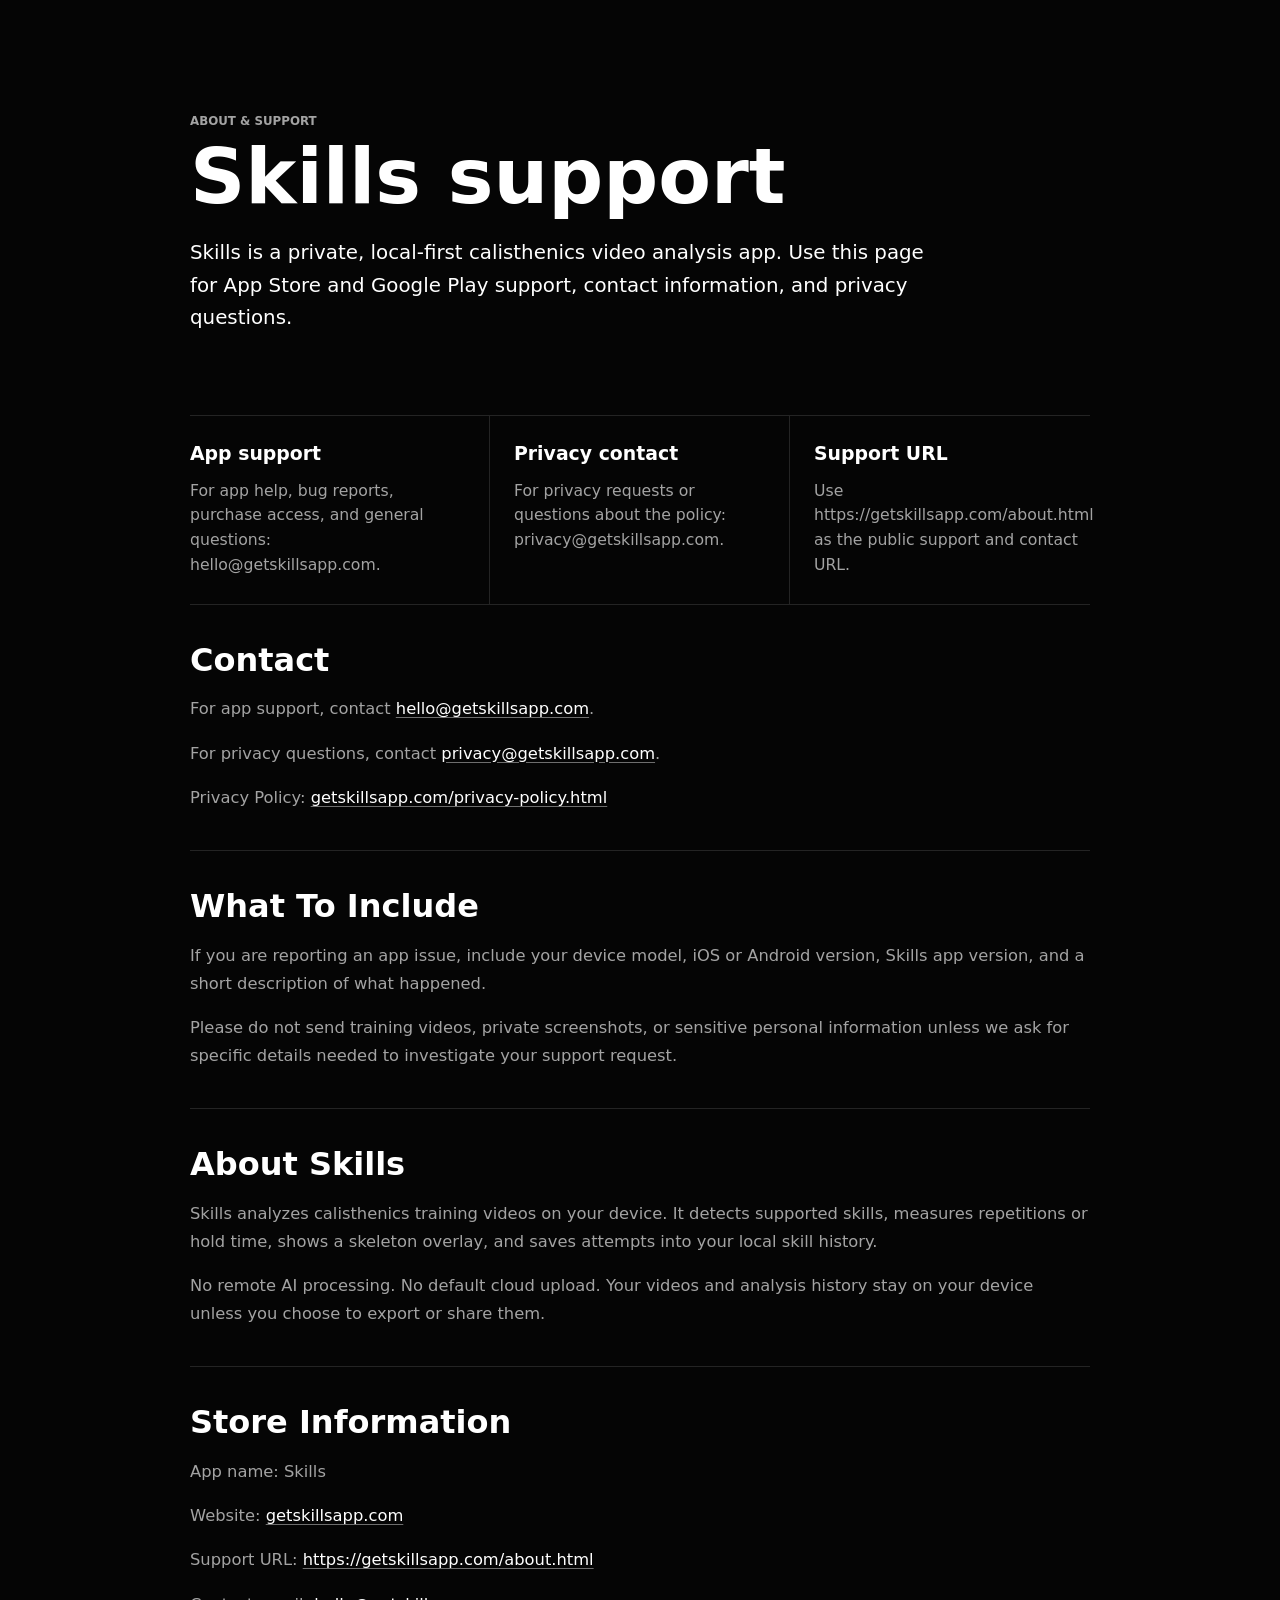
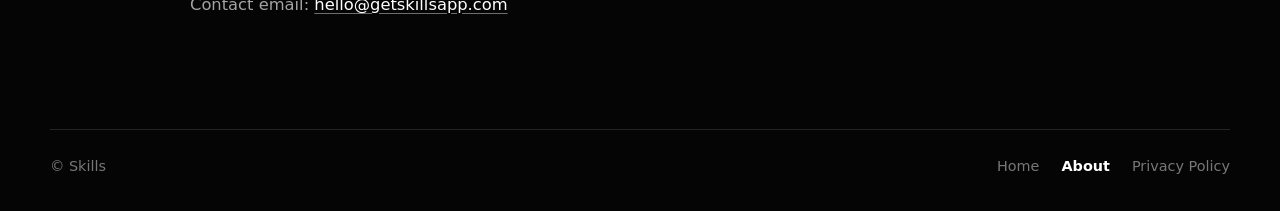
==== about.html @ 82b1e718 "Add About page and update footer navigation across HTML files" ====
<!DOCTYPE html>
<html lang="en">
  <head>
    <meta charset="utf-8" />
    <meta name="viewport" content="width=device-width, initial-scale=1" />
    <title>About - Skills</title>
    <meta
      name="description"
      content="About Skills and contact information for app support, privacy questions, and store review."
    />
    <meta name="theme-color" content="#050505" />
    <meta property="og:title" content="About - Skills" />
    <meta
      property="og:description"
      content="Contact Skills support, read the privacy policy, and learn about the private on-device calisthenics video analysis app."
    />
    <meta property="og:type" content="website" />
    <link rel="icon" href="assets/favicon.svg" type="image/svg+xml" />
    <link rel="stylesheet" href="styles.css?v=20260706-3" />
  </head>
  <body class="policy-page">
    <main class="policy-main">
      <section class="policy-hero" aria-labelledby="about-title">
        <p class="eyebrow">About &amp; Support</p>
        <h1 id="about-title">Skills support</h1>
        <p class="policy-lede">
          Skills is a private, local-first calisthenics video analysis app. Use
          this page for App Store and Google Play support, contact information,
          and privacy questions.
        </p>
      </section>

      <section class="policy-summary" aria-label="Contact summary">
        <div>
          <strong>App support</strong>
          <span>
            For app help, bug reports, purchase access, and general questions:
            hello@getskillsapp.com.
          </span>
        </div>
        <div>
          <strong>Privacy contact</strong>
          <span>
            For privacy requests or questions about the policy:
            privacy@getskillsapp.com.
          </span>
        </div>
        <div>
          <strong>Support URL</strong>
          <span>
            Use https://getskillsapp.com/about.html as the public support and
            contact URL.
          </span>
        </div>
      </section>

      <section class="policy-content" aria-label="Support details">
        <article>
          <h2>Contact</h2>
          <p>
            For app support, contact
            <a href="mailto:hello@getskillsapp.com">hello@getskillsapp.com</a>.
          </p>
          <p>
            For privacy questions, contact
            <a href="mailto:privacy@getskillsapp.com"
              >privacy@getskillsapp.com</a
            >.
          </p>
          <p>
            Privacy Policy:
            <a href="privacy-policy.html"
              >getskillsapp.com/privacy-policy.html</a
            >
          </p>
        </article>

        <article>
          <h2>What To Include</h2>
          <p>
            If you are reporting an app issue, include your device model, iOS or
            Android version, Skills app version, and a short description of what
            happened.
          </p>
          <p>
            Please do not send training videos, private screenshots, or
            sensitive personal information unless we ask for specific details
            needed to investigate your support request.
          </p>
        </article>

        <article>
          <h2>About Skills</h2>
          <p>
            Skills analyzes calisthenics training videos on your device. It
            detects supported skills, measures repetitions or hold time, shows a
            skeleton overlay, and saves attempts into your local skill history.
          </p>
          <p>
            No remote AI processing. No default cloud upload. Your videos and
            analysis history stay on your device unless you choose to export or
            share them.
          </p>
        </article>

        <article>
          <h2>Store Information</h2>
          <p>App name: Skills</p>
          <p>
            Website: <a href="https://getskillsapp.com">getskillsapp.com</a>
          </p>
          <p>
            Support URL:
            <a href="https://getskillsapp.com/about.html"
              >https://getskillsapp.com/about.html</a
            >
          </p>
          <p>
            Contact email:
            <a href="mailto:hello@getskillsapp.com">hello@getskillsapp.com</a>
          </p>
        </article>
      </section>
    </main>

    <footer class="footer">
      <p>&copy; Skills</p>
      <nav class="footer__nav" aria-label="Footer">
        <a href="index.html">Home</a>
        <a class="footer__link--current" href="about.html" aria-current="page"
          >About</a
        >
        <a href="privacy-policy.html">Privacy Policy</a>
      </nav>
    </footer>
  </body>
</html>
---- styles.css ----
:root {
  color-scheme: dark;
  --app-black: #050505;
  --surface: #151515;
  --surface-elevated: #1c1c1e;
  --white: #ffffff;
  --secondary: #a3a3a3;
  --muted: #777777;
  --divider: #242424;
  --mint: #b7f5c8;
  --max-width: 1180px;
  --background-overlay-opacity: 0.48;
}

* {
  box-sizing: border-box;
}

html {
  background: var(--app-black);
}

body {
  position: relative;
  margin: 0;
  background-color: var(--app-black);
  /*
  background-image: url('assets/mockup-ui.png');
  background-position: top center;
  background-repeat: no-repeat;
  background-size: 100% auto;
  */
  color: var(--white);
  font-family: Inter, ui-sans-serif, system-ui, -apple-system,
    BlinkMacSystemFont, 'SF Pro Display', 'SF Pro Text', 'Segoe UI', sans-serif;
  letter-spacing: 0;
  text-rendering: optimizeLegibility;
}

body.policy-page {
  background-image: none;
}

.background-curtain {
  position: absolute;
  inset: 0;
  z-index: 0;
  background: #000000;
  opacity: var(--background-overlay-opacity);
  pointer-events: none;
}

main,
.footer {
  position: relative;
  z-index: 1;
}

img,
svg {
  display: block;
}

.hero {
  min-height: 82svh;
  position: relative;
  display: grid;
  align-items: end;
  overflow: hidden;
  isolation: isolate;
  padding: 56px 22px;
}

.hero__content {
  position: relative;
  z-index: 1;
  width: min(100%, var(--max-width));
  margin: 0 auto;
  text-shadow: 0 2px 20px rgba(0, 0, 0, 0.95), 0 10px 64px rgba(0, 0, 0, 0.95),
    0 24px 128px rgba(0, 0, 0, 0.9);
}

.eyebrow {
  margin: 0 0 14px;
  color: var(--secondary);
  font-size: 0.74rem;
  font-weight: 700;
  line-height: 1.2;
  letter-spacing: 0;
  text-transform: uppercase;
}

h1,
h2,
h3,
p {
  margin-top: 0;
}

h1 {
  margin-bottom: 18px;
  color: var(--white);
  font-size: 5.75rem;
  font-weight: 900;
  line-height: 0.86;
  letter-spacing: 0;
}

.hero__tagline {
  max-width: 760px;
  margin-bottom: 16px;
  font-size: 2rem;
  font-weight: 850;
  line-height: 1.05;
}

.hero__body {
  max-width: 680px;
  margin-bottom: 0;
  color: var(--white);
  font-size: 1.12rem;
  line-height: 1.55;
}

.buttons {
  width: min(100% - 44px, var(--max-width));
  margin: 0 auto;
}

.intro {
  width: min(100% - 44px, var(--max-width));
  margin: 0 auto;
  padding: 84px 0 74px;
}

.intro__copy {
  max-width: 820px;
}

h2 {
  margin-bottom: 22px;
  font-size: 3.25rem;
  font-weight: 900;
  line-height: 1;
  letter-spacing: 0;
}

.intro p,
.detail-columns p {
  color: var(--white);
  font-size: 1.05rem;
  line-height: 1.72;
}

.feature-list {
  display: grid;
  grid-template-columns: repeat(3, minmax(0, 1fr));
  gap: 0;
  margin-top: 54px;
  border-top: 1px solid var(--divider);
  border-bottom: 1px solid var(--divider);
}

.feature-list div {
  min-height: 116px;
  padding: 24px 28px 24px 0;
  border-right: 1px solid var(--divider);
}

.feature-list div:last-child {
  border-right: 0;
}

.feature-list strong,
.feature-list span {
  display: block;
}

.feature-list strong {
  margin-bottom: 12px;
  color: var(--mint);
  font-size: 1.55rem;
  line-height: 1.1;
}

.feature-list span {
  color: var(--secondary);
  font-size: 0.98rem;
  line-height: 1.5;
}

.store-buttons {
  display: flex;
  flex-wrap: wrap;
  gap: 12px;
  margin-top: 36px;
}

.store-button {
  display: inline-flex;
  align-items: center;
  min-width: 196px;
  min-height: 58px;
  gap: 12px;
  padding: 9px 16px;
  border: 1px solid var(--white);
  border-radius: 6px;
  background: var(--white);
  color: var(--app-black);
  font-size: 1.05rem;
  font-weight: 800;
  line-height: 1.1;
}

.store-button svg {
  width: 28px;
  height: 28px;
  flex: 0 0 auto;
  fill: currentColor;
}

.store-button small {
  display: block;
  margin-bottom: 3px;
  color: #303030;
  font-size: 0.72rem;
  font-weight: 700;
  line-height: 1;
}

.detail-columns {
  width: min(100% - 44px, var(--max-width));
  margin: 0 auto;
  display: grid;
  grid-template-columns: repeat(3, minmax(0, 1fr));
  gap: 40px;
  padding: 0 0 96px;
}

.detail-columns article {
  padding-top: 28px;
  border-top: 1px solid var(--divider);
}

h3 {
  margin-bottom: 16px;
  font-size: 1.85rem;
  font-weight: 850;
  line-height: 1.08;
  letter-spacing: 0;
}

.detail-columns p:last-child {
  margin-bottom: 0;
  color: var(--secondary);
}

.footer {
  width: min(100% - 44px, var(--max-width));
  margin: 0 auto;
  display: flex;
  flex-wrap: wrap;
  justify-content: space-between;
  gap: 12px 28px;
  padding: 26px 0 34px;
  border-top: 1px solid var(--divider);
  color: var(--muted);
}

.footer p {
  margin: 0;
  font-size: 0.9rem;
  line-height: 1.45;
}

.footer__nav {
  display: flex;
  flex-wrap: wrap;
  gap: 12px 22px;
}

.footer a {
  color: inherit;
  text-decoration: none;
  font-size: 0.9rem;
  line-height: 1.45;
}

.footer .footer__link--current {
  color: var(--white);
  font-weight: 800;
  text-decoration: none;
}

.footer a:hover,
.footer a:focus-visible,
.policy-content a {
  color: var(--white);
}

.policy-main {
  position: relative;
  z-index: 1;
  width: min(100% - 44px, 900px);
  margin: 0 auto;
  padding: 72px 0 72px;
}

.policy-hero {
  padding: 42px 0 58px;
  border-bottom: 1px solid var(--divider);
}

.policy-hero h1 {
  max-width: 820px;
  margin-bottom: 24px;
  font-size: 4.8rem;
  line-height: 0.92;
}

.policy-lede {
  max-width: 760px;
  margin-bottom: 22px;
  color: var(--white);
  font-size: 1.24rem;
  line-height: 1.65;
}

.policy-date {
  margin: 0;
  color: var(--secondary);
  font-size: 0.96rem;
  line-height: 1.5;
}

.policy-summary {
  display: grid;
  grid-template-columns: repeat(3, minmax(0, 1fr));
  gap: 0;
  border-bottom: 1px solid var(--divider);
}

.policy-summary div {
  min-height: 178px;
  padding: 26px 24px;
  border-right: 1px solid var(--divider);
}

.policy-summary div:first-child {
  padding-left: 0;
}

.policy-summary div:last-child {
  border-right: 0;
  padding-right: 0;
}

.policy-summary strong,
.policy-summary span {
  display: block;
}

.policy-summary strong {
  margin-bottom: 14px;
  color: var(--white);
  font-size: 1.18rem;
  line-height: 1.2;
}

.policy-summary span {
  color: var(--secondary);
  font-size: 0.98rem;
  line-height: 1.58;
}

.policy-content article {
  padding: 38px 0;
  border-bottom: 1px solid var(--divider);
}

.policy-content article:last-child {
  border-bottom: 0;
}

.policy-content h2 {
  margin-bottom: 18px;
  font-size: 2rem;
  line-height: 1.08;
}

.policy-content p,
.policy-content li {
  color: var(--secondary);
  font-size: 1.02rem;
  line-height: 1.72;
}

.policy-content p:last-child,
.policy-content ul:last-child {
  margin-bottom: 0;
}

.policy-content ul {
  margin: 0 0 20px;
  padding-left: 22px;
}

.policy-content li + li {
  margin-top: 10px;
}

.policy-content a {
  text-decoration-color: rgba(255, 255, 255, 0.42);
  text-underline-offset: 3px;
}

@media (min-width: 720px) {
  .hero {
    padding: 70px 32px;
  }

  h1 {
    font-size: 9rem;
  }

  .hero__tagline {
    font-size: 2.7rem;
  }
}

@media (min-width: 1120px) {
  h1 {
    font-size: 13rem;
  }

  .hero__tagline {
    font-size: 3.4rem;
  }
}

@media (max-width: 820px) {
  .intro {
    padding-top: 68px;
  }

  h2 {
    font-size: 2.45rem;
  }

  .feature-list,
  .detail-columns,
  .policy-summary {
    grid-template-columns: 1fr;
  }

  .feature-list div {
    min-height: auto;
    border-right: 0;
    border-bottom: 1px solid var(--divider);
  }

  .feature-list div:last-child {
    border-bottom: 0;
  }

  .policy-summary div {
    min-height: auto;
    padding: 26px 0;
    border-right: 0;
    border-bottom: 1px solid var(--divider);
  }

  .policy-summary div:last-child {
    border-bottom: 0;
  }

  .policy-hero h1 {
    font-size: 3.4rem;
  }
}

@media (max-width: 520px) {
  .hero {
    min-height: 82svh;
    padding: 42px 18px;
  }

  h1 {
    font-size: 5.15rem;
  }

  .hero__tagline {
    font-size: 1.74rem;
  }

  .hero__body,
  .intro p,
  .detail-columns p {
    font-size: 1rem;
  }

  .intro,
  .detail-columns,
  .footer,
  .policy-main {
    width: min(100% - 36px, var(--max-width));
  }

  .policy-main {
    padding-top: 44px;
  }

  .policy-hero {
    padding-top: 28px;
    padding-bottom: 42px;
  }

  .policy-hero h1 {
    font-size: 2.85rem;
  }

  .policy-lede {
    font-size: 1.06rem;
  }

  .policy-content h2 {
    font-size: 1.65rem;
  }

  .store-buttons {
    display: grid;
    grid-template-columns: 1fr;
  }

  .store-button {
    width: 100%;
  }
}
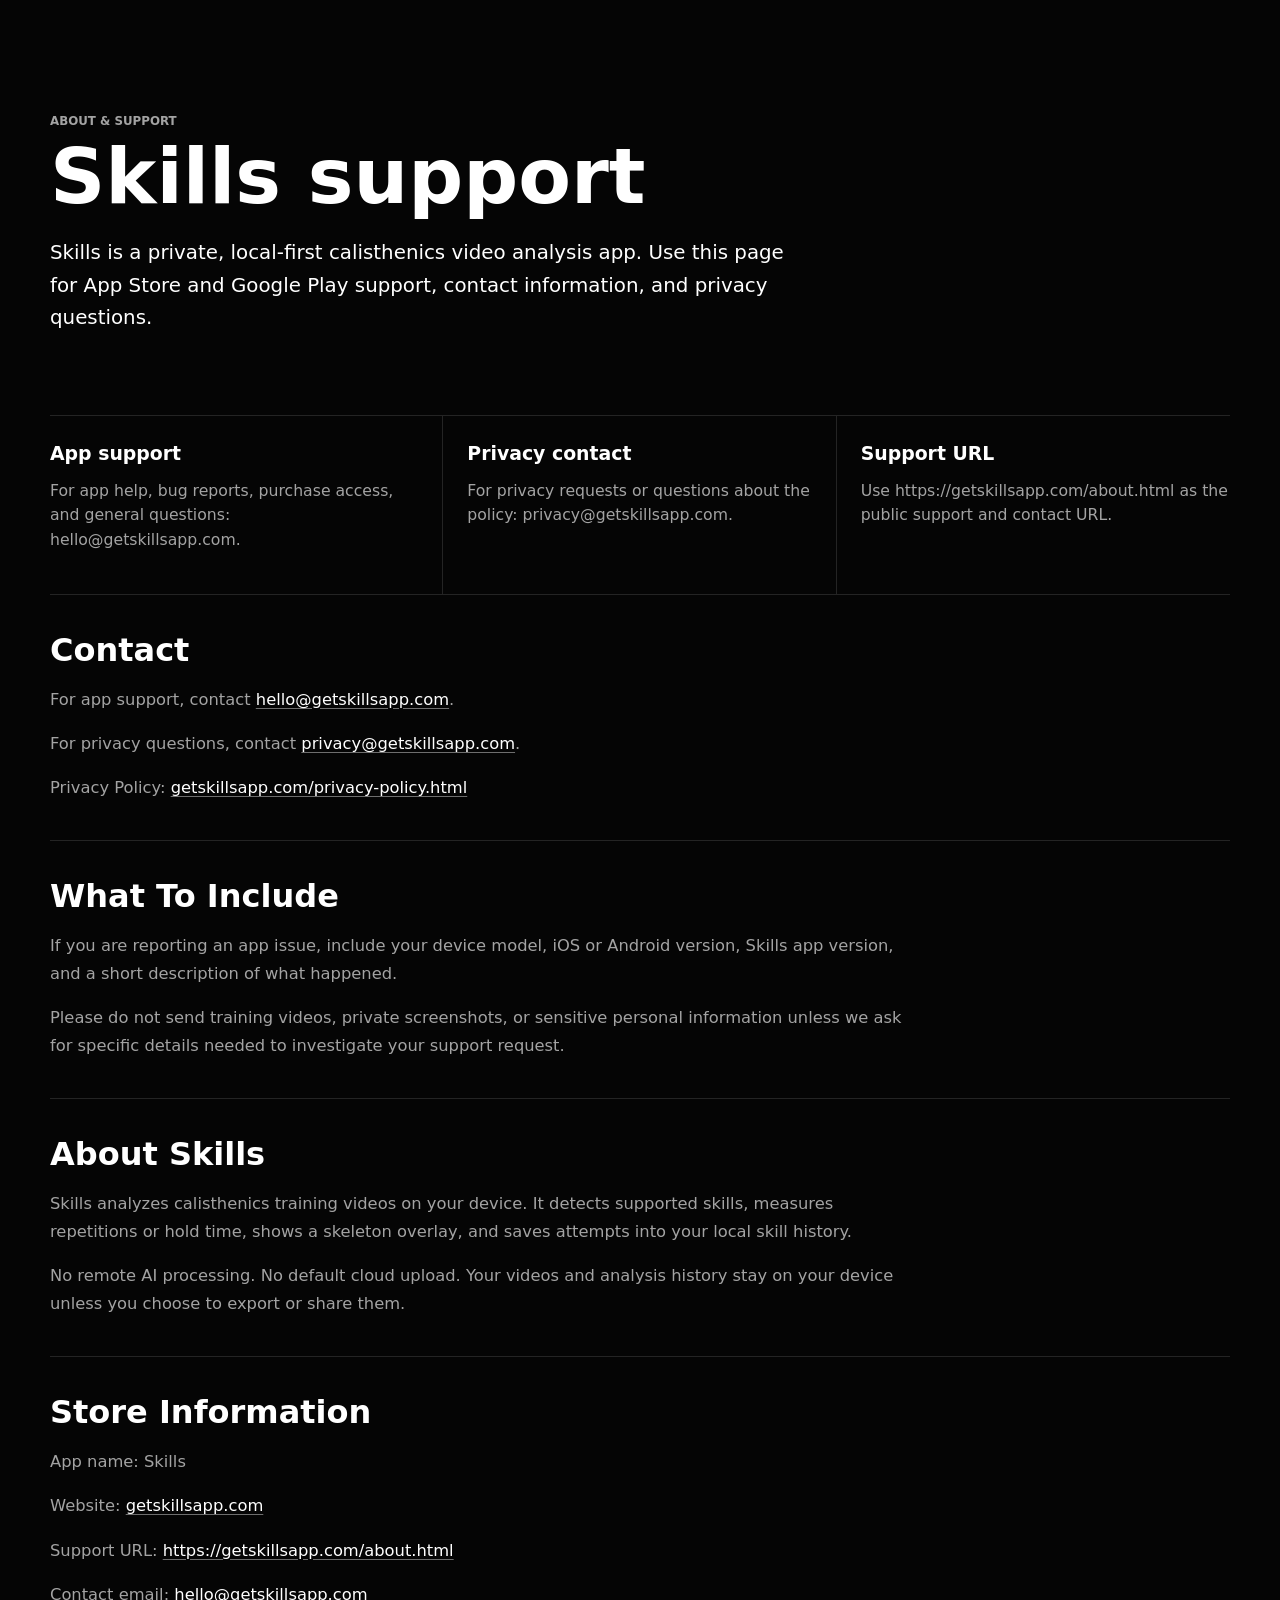
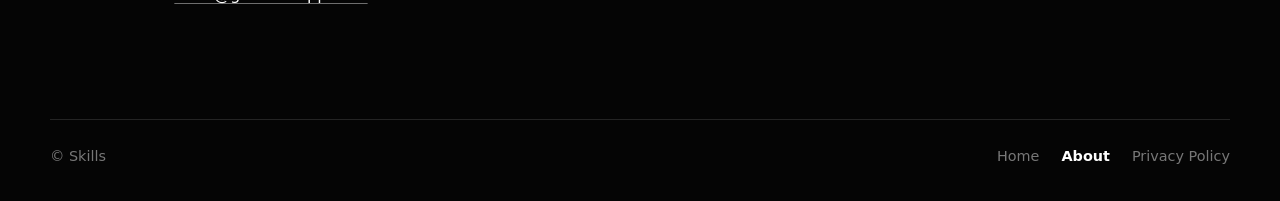
==== commit 82c9a88b: "Update styles and structure in HTML files for consistency and improved layout" ====
--- a/about.html
+++ b/about.html
@@ -16,21 +16,21 @@
     />
     <meta property="og:type" content="website" />
     <link rel="icon" href="assets/favicon.svg" type="image/svg+xml" />
-    <link rel="stylesheet" href="styles.css?v=20260706-3" />
+    <link rel="stylesheet" href="styles.css?v=20260706-4" />
   </head>
-  <body class="policy-page">
-    <main class="policy-main">
-      <section class="policy-hero" aria-labelledby="about-title">
+  <body class="inner-page">
+    <main class="site-container page-main">
+      <section class="page-hero" aria-labelledby="about-title">
         <p class="eyebrow">About &amp; Support</p>
         <h1 id="about-title">Skills support</h1>
-        <p class="policy-lede">
+        <p class="page-lede">
           Skills is a private, local-first calisthenics video analysis app. Use
           this page for App Store and Google Play support, contact information,
           and privacy questions.
         </p>
       </section>
 
-      <section class="policy-summary" aria-label="Contact summary">
+      <section class="page-summary" aria-label="Contact summary">
         <div>
           <strong>App support</strong>
           <span>
@@ -54,7 +54,7 @@
         </div>
       </section>
 
-      <section class="policy-content" aria-label="Support details">
+      <section class="page-content" aria-label="Support details">
         <article>
           <h2>Contact</h2>
           <p>
@@ -123,7 +123,7 @@
       </section>
     </main>
 
-    <footer class="footer">
+    <footer class="site-container footer">
       <p>&copy; Skills</p>
       <nav class="footer__nav" aria-label="Footer">
         <a href="index.html">Home</a>
--- a/styles.css
+++ b/styles.css
@@ -20,6 +20,12 @@
   background: var(--app-black);
 }
 
+.site-container {
+  width: min(100% - 44px, var(--max-width));
+  margin-right: auto;
+  margin-left: auto;
+}
+
 body {
   position: relative;
   margin: 0;
@@ -37,7 +43,7 @@
   text-rendering: optimizeLegibility;
 }
 
-body.policy-page {
+body.inner-page {
   background-image: none;
 }
 
@@ -68,14 +74,12 @@
   align-items: end;
   overflow: hidden;
   isolation: isolate;
-  padding: 56px 22px;
+  padding: 56px 0;
 }
 
 .hero__content {
   position: relative;
   z-index: 1;
-  width: min(100%, var(--max-width));
-  margin: 0 auto;
   text-shadow: 0 2px 20px rgba(0, 0, 0, 0.95), 0 10px 64px rgba(0, 0, 0, 0.95),
     0 24px 128px rgba(0, 0, 0, 0.9);
 }
@@ -122,14 +126,7 @@
   line-height: 1.55;
 }
 
-.buttons {
-  width: min(100% - 44px, var(--max-width));
-  margin: 0 auto;
-}
-
 .intro {
-  width: min(100% - 44px, var(--max-width));
-  margin: 0 auto;
   padding: 84px 0 74px;
 }
 
@@ -229,8 +226,6 @@
 }
 
 .detail-columns {
-  width: min(100% - 44px, var(--max-width));
-  margin: 0 auto;
   display: grid;
   grid-template-columns: repeat(3, minmax(0, 1fr));
   gap: 40px;
@@ -256,8 +251,6 @@
 }
 
 .footer {
-  width: min(100% - 44px, var(--max-width));
-  margin: 0 auto;
   display: flex;
   flex-wrap: wrap;
   justify-content: space-between;
@@ -294,31 +287,29 @@
 
 .footer a:hover,
 .footer a:focus-visible,
-.policy-content a {
-  color: var(--white);
-}
-
-.policy-main {
+.page-content a {
+  color: var(--white);
+}
+
+.page-main {
   position: relative;
   z-index: 1;
-  width: min(100% - 44px, 900px);
-  margin: 0 auto;
   padding: 72px 0 72px;
 }
 
-.policy-hero {
+.page-hero {
   padding: 42px 0 58px;
   border-bottom: 1px solid var(--divider);
 }
 
-.policy-hero h1 {
+.page-hero h1 {
   max-width: 820px;
   margin-bottom: 24px;
   font-size: 4.8rem;
   line-height: 0.92;
 }
 
-.policy-lede {
+.page-lede {
   max-width: 760px;
   margin-bottom: 22px;
   color: var(--white);
@@ -326,97 +317,102 @@
   line-height: 1.65;
 }
 
-.policy-date {
+.page-date {
   margin: 0;
   color: var(--secondary);
   font-size: 0.96rem;
   line-height: 1.5;
 }
 
-.policy-summary {
+.page-summary {
   display: grid;
   grid-template-columns: repeat(3, minmax(0, 1fr));
   gap: 0;
   border-bottom: 1px solid var(--divider);
 }
 
-.policy-summary div {
+.page-summary div {
   min-height: 178px;
   padding: 26px 24px;
   border-right: 1px solid var(--divider);
 }
 
-.policy-summary div:first-child {
+.page-summary div:first-child {
   padding-left: 0;
 }
 
-.policy-summary div:last-child {
+.page-summary div:last-child {
   border-right: 0;
   padding-right: 0;
 }
 
-.policy-summary strong,
-.policy-summary span {
+.page-summary strong,
+.page-summary span {
   display: block;
 }
 
-.policy-summary strong {
+.page-summary strong {
   margin-bottom: 14px;
   color: var(--white);
   font-size: 1.18rem;
   line-height: 1.2;
 }
 
-.policy-summary span {
+.page-summary span {
   color: var(--secondary);
   font-size: 0.98rem;
   line-height: 1.58;
 }
 
-.policy-content article {
+.page-content article {
   padding: 38px 0;
   border-bottom: 1px solid var(--divider);
 }
 
-.policy-content article:last-child {
+.page-content article:last-child {
   border-bottom: 0;
 }
 
-.policy-content h2 {
+.page-content h2 {
   margin-bottom: 18px;
   font-size: 2rem;
   line-height: 1.08;
 }
 
-.policy-content p,
-.policy-content li {
+.page-content p,
+.page-content li {
   color: var(--secondary);
   font-size: 1.02rem;
   line-height: 1.72;
 }
 
-.policy-content p:last-child,
-.policy-content ul:last-child {
+.page-content p,
+.page-content ul {
+  max-width: 860px;
+}
+
+.page-content p:last-child,
+.page-content ul:last-child {
   margin-bottom: 0;
 }
 
-.policy-content ul {
+.page-content ul {
   margin: 0 0 20px;
   padding-left: 22px;
 }
 
-.policy-content li + li {
+.page-content li + li {
   margin-top: 10px;
 }
 
-.policy-content a {
+.page-content a {
   text-decoration-color: rgba(255, 255, 255, 0.42);
   text-underline-offset: 3px;
 }
 
 @media (min-width: 720px) {
   .hero {
-    padding: 70px 32px;
+    padding: 70px 0;
   }
 
   h1 {
@@ -449,7 +445,7 @@
 
   .feature-list,
   .detail-columns,
-  .policy-summary {
+  .page-summary {
     grid-template-columns: 1fr;
   }
 
@@ -463,18 +459,18 @@
     border-bottom: 0;
   }
 
-  .policy-summary div {
+  .page-summary div {
     min-height: auto;
     padding: 26px 0;
     border-right: 0;
     border-bottom: 1px solid var(--divider);
   }
 
-  .policy-summary div:last-child {
+  .page-summary div:last-child {
     border-bottom: 0;
   }
 
-  .policy-hero h1 {
+  .page-hero h1 {
     font-size: 3.4rem;
   }
 }
@@ -482,7 +478,7 @@
 @media (max-width: 520px) {
   .hero {
     min-height: 82svh;
-    padding: 42px 18px;
+    padding: 42px 0;
   }
 
   h1 {
@@ -499,31 +495,28 @@
     font-size: 1rem;
   }
 
-  .intro,
-  .detail-columns,
-  .footer,
-  .policy-main {
+  .site-container {
     width: min(100% - 36px, var(--max-width));
   }
 
-  .policy-main {
+  .page-main {
     padding-top: 44px;
   }
 
-  .policy-hero {
+  .page-hero {
     padding-top: 28px;
     padding-bottom: 42px;
   }
 
-  .policy-hero h1 {
+  .page-hero h1 {
     font-size: 2.85rem;
   }
 
-  .policy-lede {
+  .page-lede {
     font-size: 1.06rem;
   }
 
-  .policy-content h2 {
+  .page-content h2 {
     font-size: 1.65rem;
   }
 
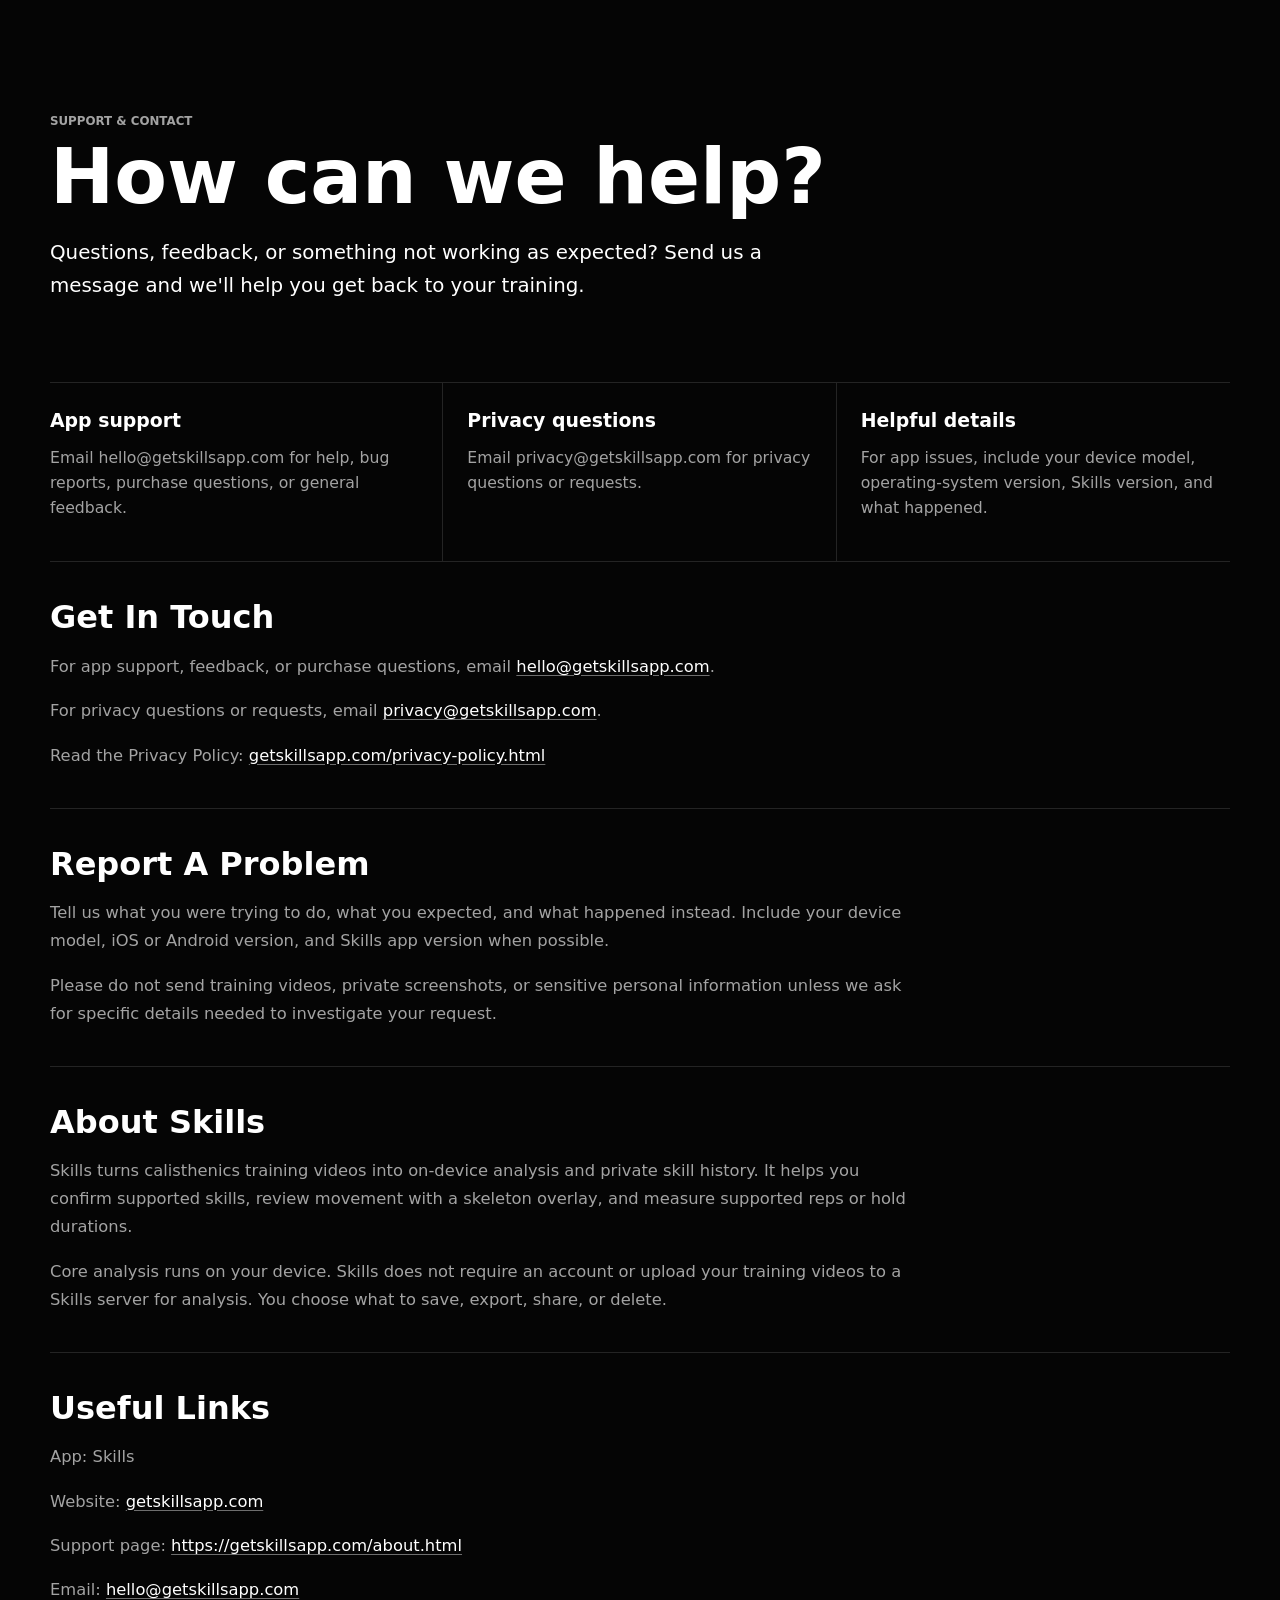
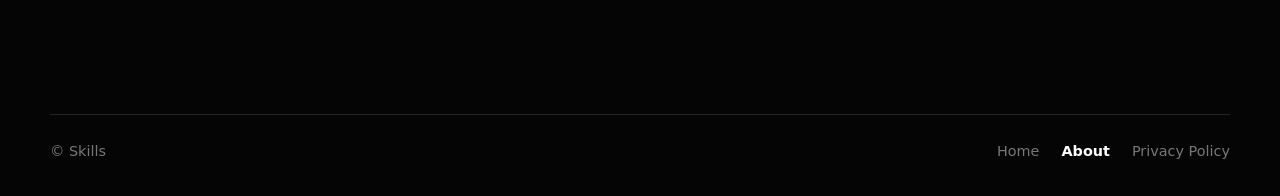
==== commit 6905d801: "Improve support and contact copy" ====
--- a/about.html
+++ b/about.html
@@ -3,16 +3,16 @@
   <head>
     <meta charset="utf-8" />
     <meta name="viewport" content="width=device-width, initial-scale=1" />
-    <title>About - Skills</title>
+    <title>Support &amp; Contact - Skills</title>
     <meta
       name="description"
-      content="About Skills and contact information for app support, privacy questions, and store review."
+      content="Get help with Skills, report an issue, ask a privacy question, or learn more about the private on-device calisthenics app."
     />
     <meta name="theme-color" content="#050505" />
-    <meta property="og:title" content="About - Skills" />
+    <meta property="og:title" content="Support &amp; Contact - Skills" />
     <meta
       property="og:description"
-      content="Contact Skills support, read the privacy policy, and learn about the private on-device calisthenics video analysis app."
+      content="Contact Skills for app support, feedback, purchase help, or privacy questions."
     />
     <meta property="og:type" content="website" />
     <link rel="icon" href="assets/favicon.svg" type="image/svg+xml" />
@@ -21,12 +21,11 @@
   <body class="inner-page">
     <main class="site-container page-main">
       <section class="page-hero" aria-labelledby="about-title">
-        <p class="eyebrow">About &amp; Support</p>
-        <h1 id="about-title">Skills support</h1>
+        <p class="eyebrow">Support &amp; Contact</p>
+        <h1 id="about-title">How can we help?</h1>
         <p class="page-lede">
-          Skills is a private, local-first calisthenics video analysis app. Use
-          this page for App Store and Google Play support, contact information,
-          and privacy questions.
+          Questions, feedback, or something not working as expected? Send us a
+          message and we'll help you get back to your training.
         </p>
       </section>
 
@@ -34,41 +33,40 @@
         <div>
           <strong>App support</strong>
           <span>
-            For app help, bug reports, purchase access, and general questions:
-            hello@getskillsapp.com.
+            Email hello@getskillsapp.com for help, bug reports, purchase
+            questions, or general feedback.
           </span>
         </div>
         <div>
-          <strong>Privacy contact</strong>
+          <strong>Privacy questions</strong>
           <span>
-            For privacy requests or questions about the policy:
-            privacy@getskillsapp.com.
+            Email privacy@getskillsapp.com for privacy questions or requests.
           </span>
         </div>
         <div>
-          <strong>Support URL</strong>
+          <strong>Helpful details</strong>
           <span>
-            Use https://getskillsapp.com/about.html as the public support and
-            contact URL.
+            For app issues, include your device model, operating-system version,
+            Skills version, and what happened.
           </span>
         </div>
       </section>
 
       <section class="page-content" aria-label="Support details">
         <article>
-          <h2>Contact</h2>
+          <h2>Get In Touch</h2>
           <p>
-            For app support, contact
+            For app support, feedback, or purchase questions, email
             <a href="mailto:hello@getskillsapp.com">hello@getskillsapp.com</a>.
           </p>
           <p>
-            For privacy questions, contact
+            For privacy questions or requests, email
             <a href="mailto:privacy@getskillsapp.com"
               >privacy@getskillsapp.com</a
             >.
           </p>
           <p>
-            Privacy Policy:
+            Read the Privacy Policy:
             <a href="privacy-policy.html"
               >getskillsapp.com/privacy-policy.html</a
             >
@@ -76,47 +74,48 @@
         </article>
 
         <article>
-          <h2>What To Include</h2>
+          <h2>Report A Problem</h2>
           <p>
-            If you are reporting an app issue, include your device model, iOS or
-            Android version, Skills app version, and a short description of what
-            happened.
+            Tell us what you were trying to do, what you expected, and what
+            happened instead. Include your device model, iOS or Android version,
+            and Skills app version when possible.
           </p>
           <p>
             Please do not send training videos, private screenshots, or
             sensitive personal information unless we ask for specific details
-            needed to investigate your support request.
+            needed to investigate your request.
           </p>
         </article>
 
         <article>
           <h2>About Skills</h2>
           <p>
-            Skills analyzes calisthenics training videos on your device. It
-            detects supported skills, measures repetitions or hold time, shows a
-            skeleton overlay, and saves attempts into your local skill history.
+            Skills turns calisthenics training videos into on-device analysis and
+            private skill history. It helps you confirm supported skills, review
+            movement with a skeleton overlay, and measure supported reps or hold
+            durations.
           </p>
           <p>
-            No remote AI processing. No default cloud upload. Your videos and
-            analysis history stay on your device unless you choose to export or
-            share them.
+            Core analysis runs on your device. Skills does not require an account
+            or upload your training videos to a Skills server for analysis. You
+            choose what to save, export, share, or delete.
           </p>
         </article>
 
         <article>
-          <h2>Store Information</h2>
-          <p>App name: Skills</p>
+          <h2>Useful Links</h2>
+          <p>App: Skills</p>
           <p>
             Website: <a href="https://getskillsapp.com">getskillsapp.com</a>
           </p>
           <p>
-            Support URL:
+            Support page:
             <a href="https://getskillsapp.com/about.html"
               >https://getskillsapp.com/about.html</a
             >
           </p>
           <p>
-            Contact email:
+            Email:
             <a href="mailto:hello@getskillsapp.com">hello@getskillsapp.com</a>
           </p>
         </article>
